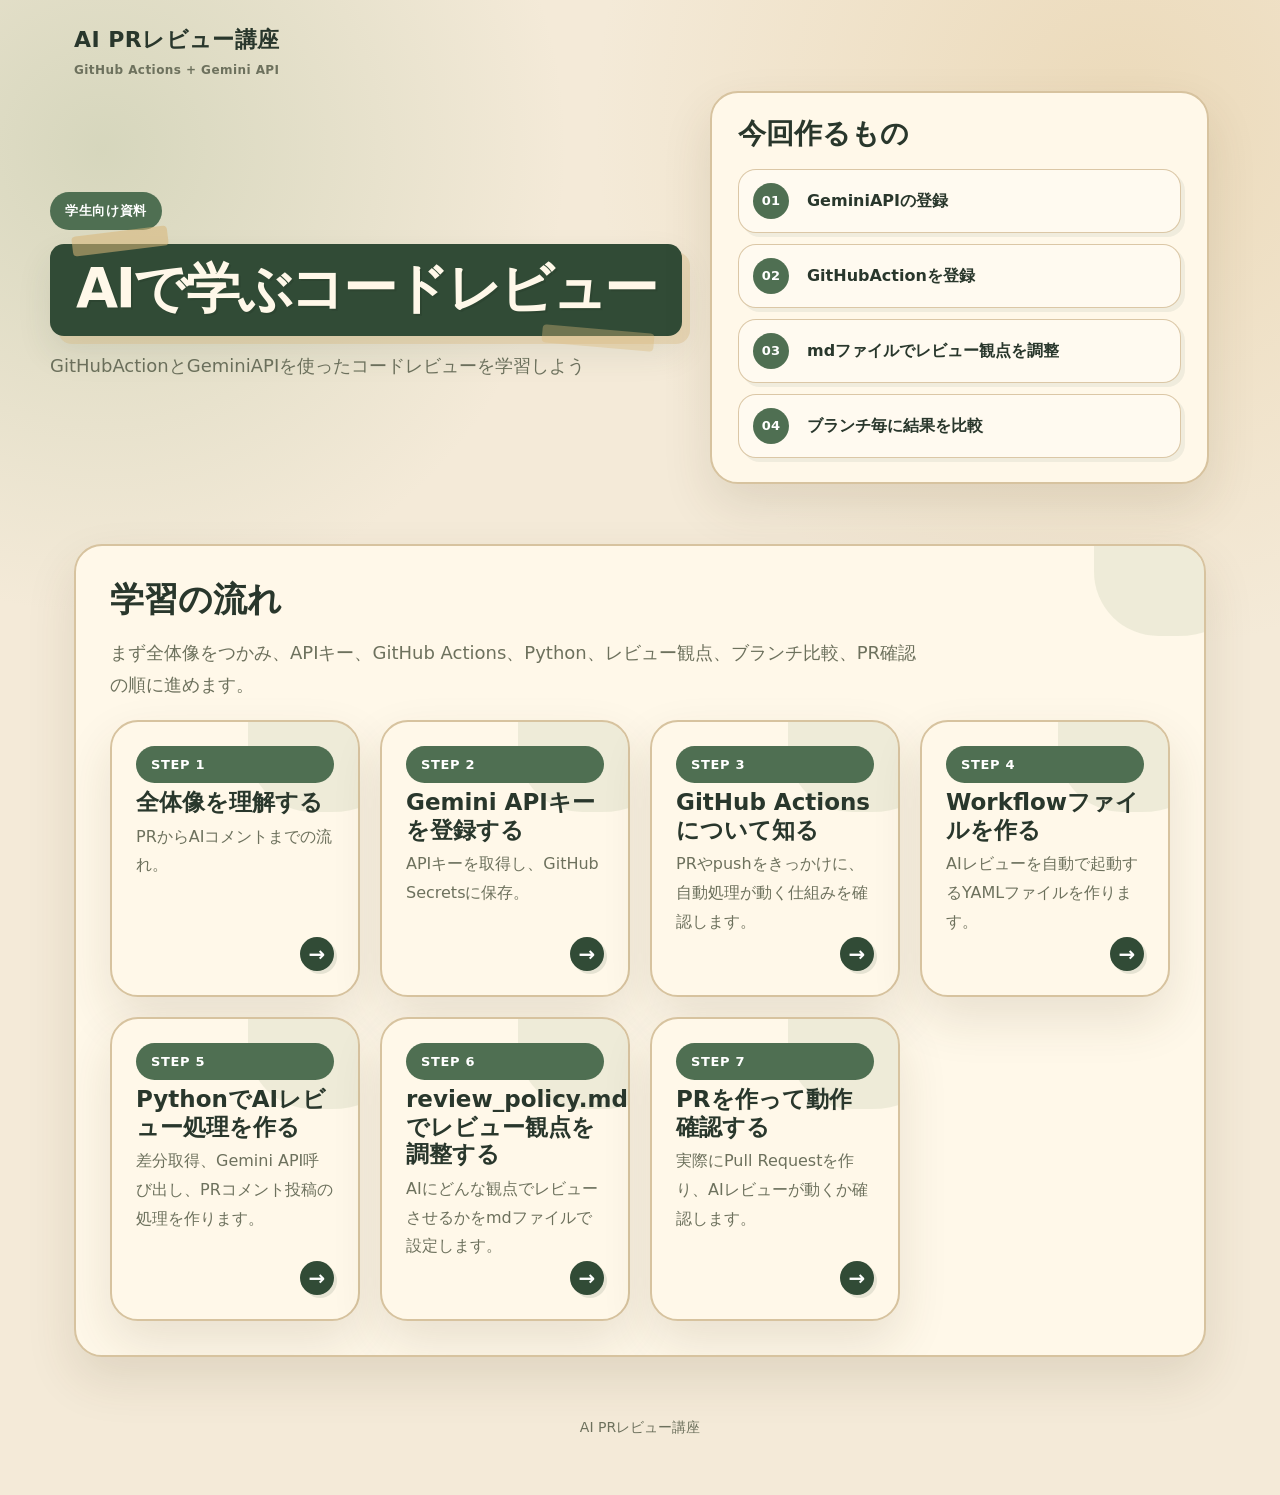
==== index.html @ 8da4e9be "移動" ====
<!doctype html><html lang="ja"><head><meta charset="UTF-8"><meta name="viewport" content="width=device-width, initial-scale=1.0"><title>AI PRレビュー講座</title><link rel="stylesheet" href="css/style.css"></head><body>
<header class="header"><div class="container topbar"><div class="logo">AI PRレビュー講座<small>GitHub Actions + Gemini API</small></div></div><div class="container hero"><div class="hero-grid"><div class="hero-main"><span class="hero-badge">学生向け資料</span><div class="hero-title-band"><h1>AIで学ぶコードレビュー</h1></div><p class="hero-lead">GitHubActionとGeminiAPIを使ったコードレビューを学習しよう</p></div><aside class="hero-side compact"><h3>今回作るもの</h3><div class="feature-list"><div class="feature-item"><span>01</span><strong>GeminiAPIの登録</strong></div><div class="feature-item"><span>02</span><strong>GitHubActionを登録</strong></div><div class="feature-item"><span>03</span><strong>mdファイルでレビュー観点を調整</strong></div><div class="feature-item"><span>04</span><strong>ブランチ毎に結果を比較</strong></div></div></aside></div></div></header>
<main class="container"><section class="section"><h2>学習の流れ</h2><p class="lead">まず全体像をつかみ、APIキー、GitHub Actions、Python、レビュー観点、ブランチ比較、PR確認の順に進めます。</p><div class="step-grid">
<a class="step-card" href="step01.html"><span class="step-no">STEP 1</span><h3>全体像を理解する</h3><p>PRからAIコメントまでの流れ。</p><div class="go">→</div></a>
<a class="step-card" href="step02.html"><span class="step-no">STEP 2</span><h3>Gemini APIキーを登録する</h3><p>APIキーを取得し、GitHub Secretsに保存。</p><div class="go">→</div></a>
<a class="step-card" href="step03.html"><span class="step-no">STEP 3</span><h3>GitHub Actionsについて知る</h3><p>PRやpushをきっかけに、自動処理が動く仕組みを確認します。</p><div class="go">→</div></a>
<a class="step-card" href="step04.html"><span class="step-no">STEP 4</span><h3>Workflowファイルを作る</h3><p>AIレビューを自動で起動するYAMLファイルを作ります。</p><div class="go">→</div></a>
<a class="step-card" href="step05.html"><span class="step-no">STEP 5</span><h3>PythonでAIレビュー処理を作る</h3><p>差分取得、Gemini API呼び出し、PRコメント投稿の処理を作ります。</p><div class="go">→</div></a>
<a class="step-card" href="step06.html"><span class="step-no">STEP 6</span><h3>review_policy.mdでレビュー観点を調整する</h3><p>AIにどんな観点でレビューさせるかをmdファイルで設定します。</p><div class="go">→</div></a>
<a class="step-card" href="step07.html"><span class="step-no">STEP 7</span><h3>PRを作って動作確認する</h3><p>実際にPull Requestを作り、AIレビューが動くか確認します。</p><div class="go">→</div></a>
</div></section></main><div class="footer">AI PRレビュー講座</div><script src="js/main.js"></script></body></html>
---- css/style.css ----
:root{
  --paper:#f4ead8;
  --paper-2:#efe0c6;
  --ink:#29372c;
  --muted:#6d715d;
  --green:#4f6f52;
  --green-dark:#314b36;
  --sage:#9fb28a;
  --sand:#d9b779;
  --cream:#fff8e9;
  --line:#d7c39f;
  --accent:#a96d3a;
  --shadow:0 22px 50px rgba(71,54,24,.12);
  --radius:28px;
}
*{box-sizing:border-box}
body{margin:0;font-family:system-ui,-apple-system,BlinkMacSystemFont,"Segoe UI",sans-serif;background:radial-gradient(circle at 8% 10%,rgba(159,178,138,.35),transparent 26%),radial-gradient(circle at 88% 8%,rgba(217,183,121,.32),transparent 30%),var(--paper);color:var(--ink);line-height:1.8}
a{color:inherit;text-decoration:none}.container{max-width:1180px;margin:0 auto;padding:0 24px}.header{padding:26px 0 12px}.topbar{display:flex;justify-content:space-between;align-items:center;gap:18px}.logo{font-weight:900;font-size:22px;letter-spacing:.02em}.logo small{display:block;color:var(--muted);font-size:12px;font-weight:700}.backlink,.btn{display:inline-flex;align-items:center;justify-content:center;gap:8px;border:2px solid var(--green-dark);border-radius:999px;background:var(--cream);padding:10px 16px;font-weight:900;box-shadow:4px 4px 0 rgba(49,75,54,.12)}.btn.primary{background:var(--green);color:white;border-color:var(--green-dark)}.hero{padding:28px 0 30px}.hero-grid{display:grid;grid-template-columns:1.2fr .8fr;gap:28px;align-items:stretch}.hero-badge,.label,.step-no{display:inline-block;background:var(--green);color:white;border-radius:999px;padding:7px 15px;font-size:13px;font-weight:900;letter-spacing:.05em}.hero h1,.page-title h1{font-size:clamp(36px,5vw,64px);line-height:1.06;margin:16px 0 14px;letter-spacing:-.04em}.hero p,.page-title p,.lead{font-size:18px;color:var(--muted);max-width:820px}.card,.section,.hero-side,.step-card,.info-box{background:var(--cream);border:2px solid var(--line);border-radius:var(--radius);box-shadow:var(--shadow);position:relative;overflow:hidden}.card::before,.section::before,.step-card::before{content:"";position:absolute;right:-70px;top:-90px;width:180px;height:180px;border-radius:48% 52% 60% 40%;background:rgba(159,178,138,.18);z-index:0}.card>* , .section>* , .step-card>*{position:relative;z-index:1}.hero-side{padding:28px}.hero-side h3{font-size:24px;margin:0 0 8px}.hero-side ul{margin:10px 0 0;padding-left:1.2em;color:var(--muted)}.section{margin:28px 0;padding:34px}.section h2{font-size:34px;line-height:1.15;margin:0 0 14px}.section h3{font-size:22px;margin:26px 0 8px}.step-grid,.info-grid{display:grid;grid-template-columns:repeat(auto-fit,minmax(245px,1fr));gap:20px}.step-card{padding:24px;min-height:210px;display:flex;flex-direction:column}.step-card h3{font-size:23px;line-height:1.2;margin:6px 0}.step-card p{color:var(--muted);margin:0}.step-card .go{margin-top:auto;color:var(--green-dark);font-weight:900}.info-box{padding:20px}.info-box strong{font-size:18px;display:block;margin-bottom:6px}.note,.tip,.warn{border-radius:22px;border:2px solid;padding:16px 18px;margin:16px 0;font-weight:650}.note{background:#edf2df;border-color:#a8ba8f;color:#314b36}.tip{background:#fff5d9;border-color:#e0bb69;color:#684715}.warn{background:#f8e1cf;border-color:#c98a54;color:#683315}.figure{margin:20px 0}.figure img{display:block;width:100%;border:2px solid var(--line);border-radius:26px;background:#fffaf0;box-shadow:var(--shadow)}.figure figcaption{font-size:14px;color:var(--muted);margin-top:8px}.progress{display:flex;gap:8px;flex-wrap:wrap;margin-top:22px}.progress span{display:grid;place-items:center;width:38px;height:38px;border-radius:50%;border:2px solid var(--green-dark);background:var(--cream);font-weight:900;color:var(--green-dark)}.progress .current{background:var(--green);color:#fff}.page-title{padding:24px 0 8px}.breadcrumbs{color:var(--muted);font-weight:800;font-size:13px;margin-top:6px}.table-wrap{overflow:auto}table{width:100%;border-collapse:separate;border-spacing:0;border:2px solid var(--line);border-radius:20px;overflow:hidden;background:#fffaf0}th,td{padding:14px 16px;border-bottom:1px solid var(--line);vertical-align:top}th{background:#e8dcc4;color:var(--green-dark);text-align:left}.path,code{font-family:ui-monospace,SFMono-Regular,Menlo,Consolas,monospace;background:#efe5cf;border:1px solid #dac6a1;border-radius:8px;padding:2px 7px;color:#3e4f37}pre{background:#26382b;color:#fff8e9;padding:20px;border-radius:24px;overflow:auto;border:2px solid var(--green-dark);box-shadow:inset 0 0 0 1px rgba(255,255,255,.08)}pre code{background:transparent;border:0;color:inherit;padding:0}.dual,.callout-grid{display:grid;grid-template-columns:1fr 1fr;gap:20px}.nav-footer{display:flex;justify-content:space-between;gap:14px;margin:28px 0 60px;flex-wrap:wrap}.list-check{list-style:none;padding-left:0}.list-check li{padding-left:32px;position:relative;margin:10px 0}.list-check li:before{content:"";position:absolute;left:0;top:.52em;width:18px;height:18px;border-radius:50%;background:var(--sage);box-shadow:inset 0 0 0 5px var(--cream);border:2px solid var(--green)}.footer{text-align:center;color:var(--muted);padding:30px 0 55px;font-size:14px}@media(max-width:860px){.hero-grid,.dual,.callout-grid{grid-template-columns:1fr}.section{padding:24px}.container{padding:0 18px}.hero h1,.page-title h1{font-size:36px}}

/* v2 adjustments */
.hero-side.compact{padding:26px 28px;display:flex;flex-direction:column;justify-content:center;min-height:300px}
.hero-side.compact h3{margin:0 0 16px;font-size:26px;line-height:1.2}
.hero-side.compact ul{display:none}
.feature-list{display:grid;grid-template-columns:1fr;gap:10px;margin:0}
.feature-item{display:grid;grid-template-columns:44px 1fr;align-items:center;gap:12px;padding:12px 14px;border-radius:18px;background:#fffaf0;border:1.8px solid rgba(215,195,159,.9);box-shadow:4px 4px 0 rgba(49,75,54,.07)}
.feature-item span{display:grid;place-items:center;width:36px;height:36px;border-radius:50%;background:var(--green);color:#fff;font-size:13px;font-weight:900;letter-spacing:.02em}
.feature-item strong{font-size:15.5px;line-height:1.35;color:var(--ink)}
@media(max-width:860px){.hero-side.compact{min-height:auto}.feature-list{grid-template-columns:1fr 1fr}.feature-item{grid-template-columns:1fr;text-align:center}.feature-item span{margin:auto}}
@media(max-width:560px){.feature-list{grid-template-columns:1fr}}

/* v3 hero refinement */
.hero{padding:18px 0 26px}
.hero-grid{grid-template-columns:1.05fr .95fr;gap:30px;align-items:center}
.hero-main{display:flex;flex-direction:column;gap:14px;min-height:360px;justify-content:center}
.hero-title-card{position:relative;display:inline-block;padding:18px 18px 8px 0}
.hero-title-card:after{content:"";position:absolute;right:4%;top:16%;width:86px;height:22px;background:rgba(217,183,121,.42);transform:rotate(-9deg);border-radius:3px;z-index:0}
.hero-kicker{margin:14px 0 4px!important;font-size:14px!important;letter-spacing:.09em;text-transform:uppercase;color:var(--green-dark)!important;font-weight:900;max-width:none!important}
.hero h1{margin:0;display:flex;flex-direction:column;gap:2px;font-size:clamp(44px,5.2vw,72px);line-height:.98;letter-spacing:-.055em;position:relative;z-index:1}
.hero h1 span:last-child{padding-left:.36em}
.hero-lead{margin:0!important;font-size:18px!important;max-width:680px!important;color:var(--muted)!important}
.hero-mini-list{display:flex;flex-wrap:wrap;gap:10px;margin-top:4px}
.hero-mini-list span{display:inline-flex;align-items:center;gap:8px;padding:8px 13px;border-radius:999px;background:rgba(255,248,233,.78);border:1.8px solid var(--line);font-weight:900;color:var(--green-dark);box-shadow:3px 3px 0 rgba(49,75,54,.07)}
.hero-mini-list span:before{content:"";width:9px;height:9px;border-radius:50%;background:var(--sage);border:2px solid var(--green-dark)}
.hero-side.compact{min-height:330px;padding:24px 26px}
.hero-side.compact h3{font-size:28px;margin-bottom:18px}
.feature-list{gap:11px}
.feature-item{padding:13px 14px;grid-template-columns:42px 1fr}
.feature-item strong{font-size:16px}
@media(max-width:860px){.hero-grid{grid-template-columns:1fr}.hero-main{min-height:auto;justify-content:flex-start}.hero h1{font-size:clamp(42px,12vw,64px)}.hero h1 span:last-child{padding-left:0}.hero-title-card:after{right:12%;top:10%}.hero-mini-list{margin-bottom:4px}}

/* v4 hero title cleanup */
.hero{padding:14px 0 26px}
.hero-grid{grid-template-columns:1.08fr .92fr;gap:34px;align-items:center}
.hero-main{min-height:300px;justify-content:center;gap:16px}
.hero-main .hero-badge{width:max-content}
.hero-title-card,.hero-title-card:after,.hero-kicker,.hero-mini-list{display:none!important}
.hero-title-band{position:relative;display:inline-block;width:fit-content;max-width:100%;padding:18px 28px 20px;border-radius:10px;background:var(--green-dark);box-shadow:10px 10px 0 rgba(217,183,121,.32),0 18px 38px rgba(49,75,54,.12);transform:rotate(-1deg)}
.hero-title-band:before{content:"";position:absolute;left:26px;top:-16px;width:110px;height:24px;background:rgba(217,183,121,.55);border-radius:4px;transform:rotate(-7deg)}
.hero-title-band:after{content:"";position:absolute;right:32px;bottom:-13px;width:130px;height:22px;background:rgba(217,183,121,.38);border-radius:4px;transform:rotate(5deg)}
.hero h1{display:block;margin:0;white-space:nowrap;font-size:clamp(40px,4.6vw,64px);line-height:1.04;letter-spacing:-.05em;color:var(--cream);position:relative;z-index:1;text-shadow:2px 2px 0 rgba(0,0,0,.08)}
.hero-lead{margin:0!important;font-size:19px!important;max-width:720px!important;color:var(--muted)!important}
.hero-side.compact{min-height:280px;padding:24px 26px}
/* keep numbered badge style for feature list */
.feature-item span{font-size:13px;letter-spacing:.02em}
@media(max-width:860px){.hero-grid{grid-template-columns:1fr}.hero-main{min-height:auto}.hero-title-band{padding:16px 20px 18px}.hero h1{white-space:normal;font-size:clamp(38px,10vw,58px)}.hero-side.compact{min-height:auto}}

/* v5 first-view poster balance */
.header{padding:20px 0 10px}
.hero{padding:10px 0 22px}
.hero-grid{grid-template-columns:1.04fr .96fr;gap:28px;align-items:center}
.hero-main{min-height:260px;gap:14px}
.hero-title-band{padding:16px 26px 18px;border-radius:14px;transform:none;box-shadow:8px 8px 0 rgba(217,183,121,.34),0 16px 34px rgba(49,75,54,.11)}
.hero-title-band:before{left:22px;top:-13px;width:96px;height:20px}
.hero-title-band:after{right:28px;bottom:-11px;width:112px;height:18px}
.hero h1{white-space:nowrap;font-size:clamp(38px,4.25vw,58px);line-height:1.08;letter-spacing:-.045em}
.hero-lead{font-size:18px!important;max-width:660px!important}
.hero-side.compact{min-height:260px}
@media(max-width:860px){.header{padding-top:18px}.hero{padding-top:8px}.hero-grid{grid-template-columns:1fr;gap:22px}.hero-main{min-height:auto}.hero h1{white-space:normal;font-size:clamp(36px,9.8vw,54px)}}

/* v6 step card interactions */
.step-card{transition:transform .24s ease,box-shadow .24s ease,border-color .24s ease,background-color .24s ease}
.step-card .go{display:grid;place-items:center;align-self:flex-end;width:34px;height:34px;margin-top:auto;border-radius:50%;background:var(--green-dark);color:#fff;font-size:20px;line-height:1;font-weight:900;box-shadow:3px 3px 0 rgba(49,75,54,.12);transition:transform .24s ease,background-color .24s ease,box-shadow .24s ease}
.step-card:hover{transform:translateY(-4px);border-color:var(--sage);background:#fffaf0;box-shadow:0 28px 56px rgba(71,54,24,.16)}
.step-card:hover .go{transform:translateX(3px);background:var(--green);box-shadow:4px 4px 0 rgba(49,75,54,.16)}
.step-card:focus-visible{outline:3px solid var(--sand);outline-offset:4px}

/* v7 shared navigation interactions */
.backlink,.btn{transition:transform .24s ease,box-shadow .24s ease,background-color .24s ease,border-color .24s ease,color .24s ease}
.backlink:hover,.btn:hover{transform:translateY(-3px);border-color:var(--sage);background:#fffaf0;box-shadow:6px 8px 0 rgba(49,75,54,.14)}
.btn.primary:hover{background:var(--green-dark);border-color:var(--green-dark);color:#fff}
.backlink:focus-visible,.btn:focus-visible{outline:3px solid var(--sand);outline-offset:4px}
.progress a{display:grid;place-items:center;width:38px;height:38px;border-radius:50%;border:2px solid var(--green-dark);background:var(--cream);font-weight:900;color:var(--green-dark);transition:transform .24s ease,box-shadow .24s ease,background-color .24s ease,border-color .24s ease,color .24s ease}
.progress a:hover{transform:translateY(-3px);border-color:var(--sage);background:#fffaf0;box-shadow:4px 6px 0 rgba(49,75,54,.12)}
.progress a.current{background:var(--green);color:#fff}
.progress a.current:hover{border-color:var(--green-dark);background:var(--green);box-shadow:4px 6px 0 rgba(49,75,54,.14)}
.progress a:focus-visible{outline:3px solid var(--sand);outline-offset:3px}

/* v8 term tips */
.tips-section{padding:30px}
.tips-section>.lead{margin:0 0 18px}
.tips-block{position:relative;margin-top:18px;padding:0 18px 20px;border:2px solid var(--line);border-radius:24px;background:#edf2df;box-shadow:6px 7px 0 rgba(49,75,54,.06);overflow:hidden}
.tips-heading{display:flex;align-items:center;justify-content:space-between;gap:12px;margin:0 -18px 14px;padding:18px 22px 16px;background:var(--green-dark);color:#fff8e9;flex-wrap:wrap}
.tips-title{display:flex;align-items:center;gap:10px}
.tips-icon{display:grid;place-items:center;width:34px;height:34px;border-radius:50%;background:var(--cream);color:var(--green-dark);font-size:18px;line-height:1}
.tips-heading h2{font-size:27px;margin:0;color:#fff8e9;line-height:1.1}
.tips-sub{display:inline-flex;align-items:center;border-radius:999px;background:rgba(255,248,233,.16);border:1.8px solid rgba(255,248,233,.42);padding:5px 11px;color:#fff8e9;font-size:12px;font-weight:900;letter-spacing:.05em}
.tips-block>.lead{margin:0 0 13px;font-size:16px}
.tips-grid{display:grid;grid-template-columns:repeat(3,minmax(0,1fr));gap:12px}
.tips-card{position:relative;background:#fffaf0;border:2px solid var(--line);border-left:7px solid var(--green);border-radius:18px;padding:14px 16px 15px;box-shadow:3px 4px 0 rgba(49,75,54,.06)}
.tips-label{display:inline-flex;width:max-content;margin-bottom:8px;border-radius:999px;background:#edf2df;border:1.6px solid rgba(159,178,138,.9);color:var(--green-dark);padding:3px 9px;font-size:11px;font-weight:900;letter-spacing:.06em}
.tips-card h3{margin:0 0 7px;font-size:18.5px;line-height:1.25;color:var(--green-dark)}
.tips-card p{margin:0;color:var(--muted);font-size:14.8px;font-weight:650;line-height:1.66;word-break:normal;overflow-wrap:normal;line-break:strict}
@media(max-width:980px){.tips-grid{grid-template-columns:repeat(2,minmax(0,1fr))}}
@media(max-width:680px){.tips-grid{grid-template-columns:1fr}.tips-section{padding:24px}.tips-block{padding:18px}}

/* v9 procedure cards */
.procedure-list{display:grid;gap:20px;margin-top:22px}
.procedure-card{background:#fffaf0;border:2px solid var(--line);border-radius:24px;box-shadow:6px 7px 0 rgba(49,75,54,.07);overflow:hidden}
.procedure-heading{display:flex;align-items:center;gap:12px;background:var(--green-dark);color:#fff8e9;padding:16px 20px}
.procedure-heading span{display:grid;place-items:center;width:38px;height:38px;border-radius:50%;background:var(--cream);color:var(--green-dark);font-weight:900;flex:0 0 auto}
.procedure-heading h3{margin:0;font-size:23px;line-height:1.25;color:#fff8e9}
.procedure-lead{margin:18px 22px 0;color:var(--muted);font-size:17px;font-weight:700;line-height:1.75}
.procedure-card .list-check{display:grid;grid-template-columns:repeat(2,minmax(0,1fr));gap:8px 18px;margin:18px 20px 16px}
.procedure-card .list-check li{margin:0;color:var(--ink);font-weight:700;line-height:1.65}
.procedure-note{margin:0 20px 20px;padding:14px 16px;border:2px solid rgba(159,178,138,.8);border-radius:18px;background:#edf2df;color:var(--green-dark)}
.procedure-note strong{display:block;margin-bottom:4px;font-size:15px}
.procedure-note p{margin:0;font-weight:700;line-height:1.7}
.image-placeholder{display:grid;place-items:center;min-height:170px;margin:0 20px 18px;border:2px dashed #d7c39f;border-radius:22px;background:linear-gradient(135deg,rgba(255,248,233,.9),rgba(239,224,198,.62));color:var(--muted)}
.image-placeholder span{display:inline-flex;border-radius:999px;background:var(--cream);border:1.8px solid var(--line);padding:8px 14px;font-weight:900;color:var(--green-dark)}
@media(max-width:860px){.procedure-card .list-check{grid-template-columns:1fr}.procedure-heading{align-items:flex-start}.image-placeholder{min-height:140px}}

/* v10 screenshot steps */
.screenshot-flow{margin:20px 22px}
.screenshot-step{margin:0;padding:0 0 28px}
.screenshot-step+.screenshot-step{border-top:2px solid rgba(215,195,159,.85);padding-top:30px}
.screenshot-no{display:inline-flex;width:max-content;margin-bottom:8px;border-radius:999px;background:var(--green-dark);color:#fff8e9;padding:4px 10px;font-size:12px;font-weight:900;letter-spacing:.04em}
.screenshot-step img,.step-image{display:block;width:100%;max-width:100%;margin-top:14px;object-fit:contain;border:2px solid rgba(215,195,159,.95);border-radius:18px;background:#fff;box-shadow:0 12px 24px rgba(71,54,24,.10)}
.step-image-wide{width:100%;max-width:100%}
.step-image-dialog{width:auto;max-width:680px;margin-left:auto;margin-right:auto}
.screenshot-step-dialog{text-align:left;padding-bottom:24px}
.screenshot-step-dialog .step-image-dialog{display:block;width:min(100%,640px);max-width:640px;margin-left:0;margin-right:auto}
.screenshot-step-dialog+.screenshot-step-dialog{padding-top:26px}
.screenshot-step figcaption{margin:0;color:var(--muted);font-size:16px;font-weight:650;line-height:1.75;word-break:normal;overflow-wrap:normal;line-break:strict}
.screenshot-step figcaption strong{display:block;margin-bottom:4px;color:var(--green-dark);font-size:22px;line-height:1.35}
.screenshot-step figcaption p{margin:0}
.screenshot-step figcaption p+p{margin-top:4px}
.security-note{margin:0 20px 20px;padding:16px 18px;border:2px solid #c98a54;border-radius:18px;background:#f8e1cf;color:#683315}
.security-note strong{display:block;margin-bottom:5px;font-size:17px}
.security-note p{margin:0;font-weight:700;line-height:1.7}
.security-note p+p{margin-top:3px}
@media(max-width:860px){.screenshot-flow{margin:18px}.screenshot-step figcaption strong{font-size:20px}}

/* v11 YAML explanation labels */
.yaml-explain .info-box strong{display:block;width:100%;min-height:0;margin-bottom:12px}
.yaml-explain .info-box strong code{display:block;width:100%;max-width:100%;box-sizing:border-box;padding:9px 12px;line-height:1.42;white-space:normal;word-break:keep-all;overflow-wrap:normal}
.yaml-explain .info-box strong code.yaml-label-compact{font-size:15px;line-height:1.36;padding:9px 10px}
.yaml-explain .info-box strong code.yaml-label-long{font-size:13.5px;line-height:1.34;padding:9px 8px}

/* v12 Python explanation labels */
.python-explain .info-box strong{display:block;width:100%;min-height:0;margin-bottom:12px}
.python-explain .info-box strong code{display:block;width:100%;max-width:100%;box-sizing:border-box;padding:9px 12px;line-height:1.42;white-space:normal;word-break:keep-all;overflow-wrap:normal}
.python-explain .info-box strong code.python-label-compact{font-size:15px;line-height:1.36;padding:9px 10px}

/* v13 Markdown explanation labels */
.md-explain .info-box strong{display:block;width:100%;min-height:0;margin-bottom:12px}
.md-explain .info-box strong code{display:block;width:100%;max-width:100%;box-sizing:border-box;padding:9px 12px;line-height:1.42;white-space:normal;word-break:keep-all;overflow-wrap:normal}

/* v14 STEP7 result screenshots */
.result-flow{display:grid;gap:24px;margin-top:24px}
.result-card{padding:22px;border:2px solid var(--line);border-radius:24px;background:#fffaf0;box-shadow:6px 7px 0 rgba(49,75,54,.07)}
.result-card h3{margin:0 0 8px;color:var(--green-dark)}
.result-card p{margin:0 0 16px;color:var(--muted);font-weight:650;line-height:1.75}
.result-image{display:block;max-width:100%;height:auto;border:2px solid rgba(215,195,159,.95);border-radius:18px;background:#fff;box-shadow:0 14px 28px rgba(71,54,24,.12)}
.result-image-comment{width:min(100%,820px)}
.result-image-checks{width:min(100%,980px)}
.result-section .note .list-check{margin:12px 0 0}
@media(max-width:680px){.result-card{padding:18px}.result-image-comment,.result-image-checks{width:100%}}
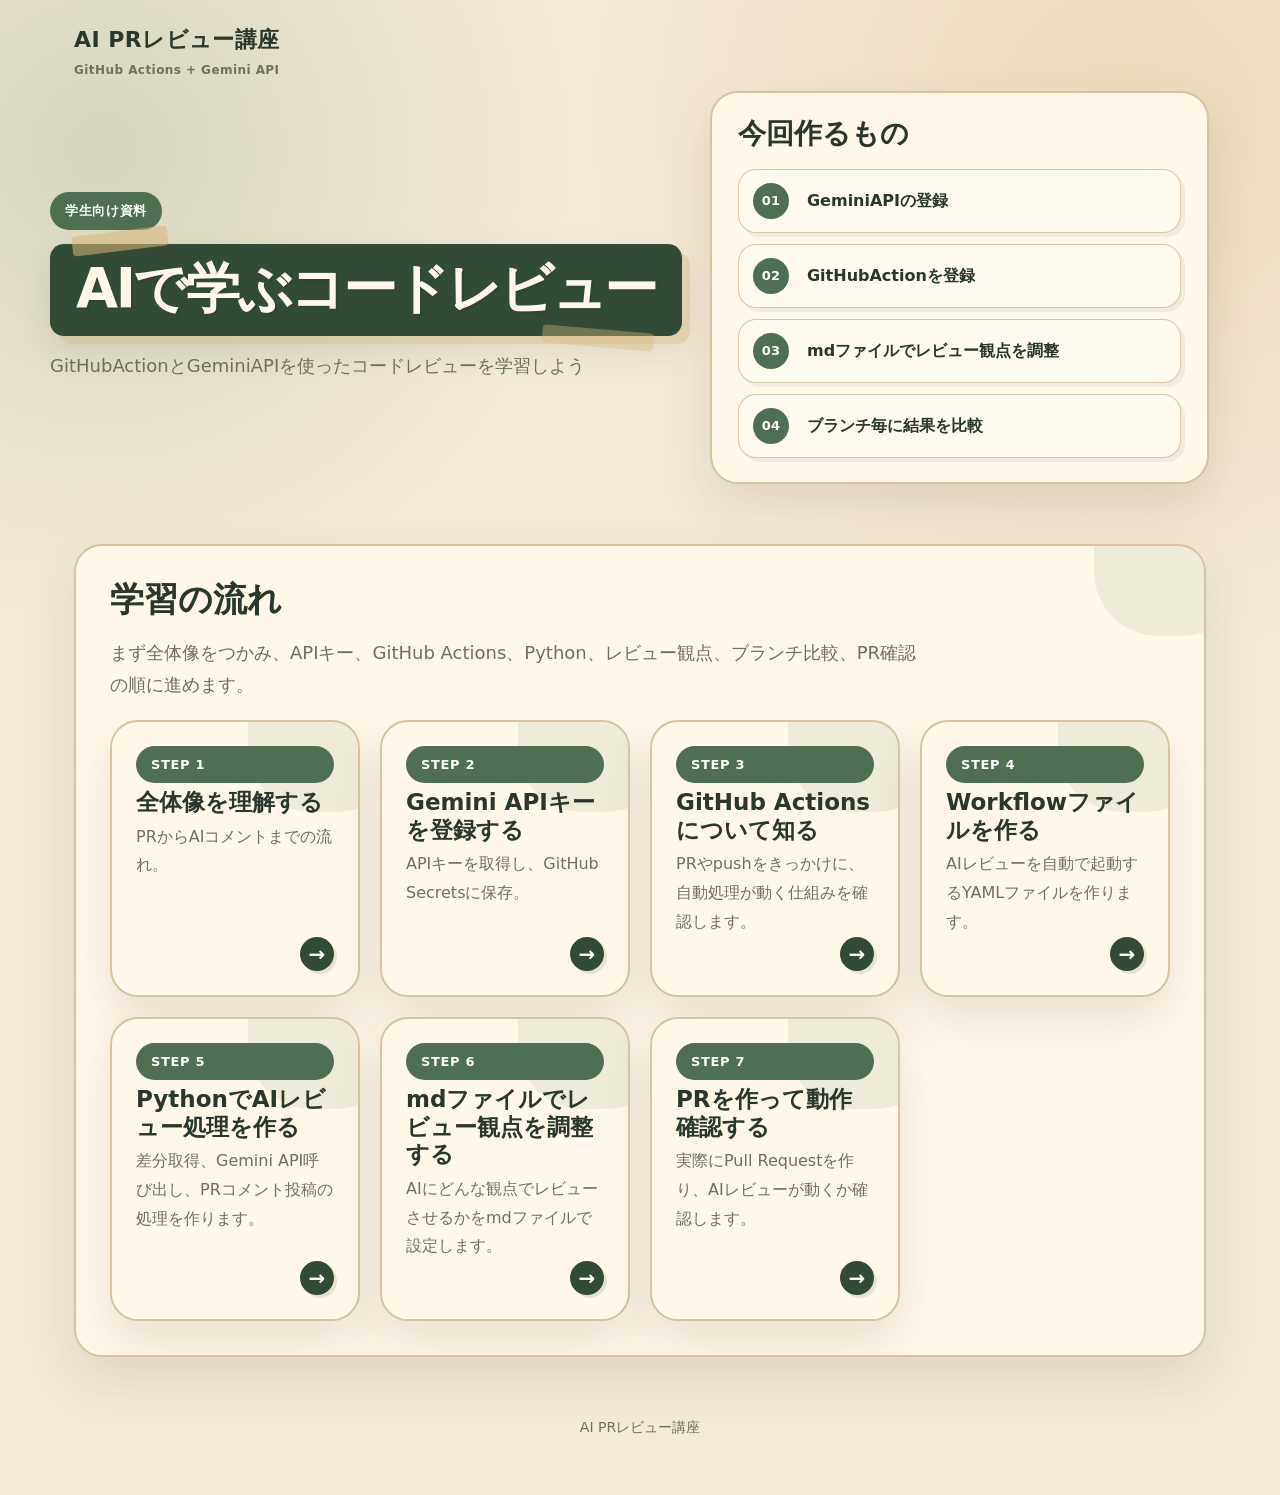
==== commit 057ec604: "step6の表記変更" ====
--- a/index.html
+++ b/index.html
@@ -6,6 +6,6 @@
 <a class="step-card" href="step03.html"><span class="step-no">STEP 3</span><h3>GitHub Actionsについて知る</h3><p>PRやpushをきっかけに、自動処理が動く仕組みを確認します。</p><div class="go">→</div></a>
 <a class="step-card" href="step04.html"><span class="step-no">STEP 4</span><h3>Workflowファイルを作る</h3><p>AIレビューを自動で起動するYAMLファイルを作ります。</p><div class="go">→</div></a>
 <a class="step-card" href="step05.html"><span class="step-no">STEP 5</span><h3>PythonでAIレビュー処理を作る</h3><p>差分取得、Gemini API呼び出し、PRコメント投稿の処理を作ります。</p><div class="go">→</div></a>
-<a class="step-card" href="step06.html"><span class="step-no">STEP 6</span><h3>review_policy.mdでレビュー観点を調整する</h3><p>AIにどんな観点でレビューさせるかをmdファイルで設定します。</p><div class="go">→</div></a>
+<a class="step-card" href="step06.html"><span class="step-no">STEP 6</span><h3>mdファイルでレビュー観点を調整する</h3><p>AIにどんな観点でレビューさせるかをmdファイルで設定します。</p><div class="go">→</div></a>
 <a class="step-card" href="step07.html"><span class="step-no">STEP 7</span><h3>PRを作って動作確認する</h3><p>実際にPull Requestを作り、AIレビューが動くか確認します。</p><div class="go">→</div></a>
 </div></section></main><div class="footer">AI PRレビュー講座</div><script src="js/main.js"></script></body></html>
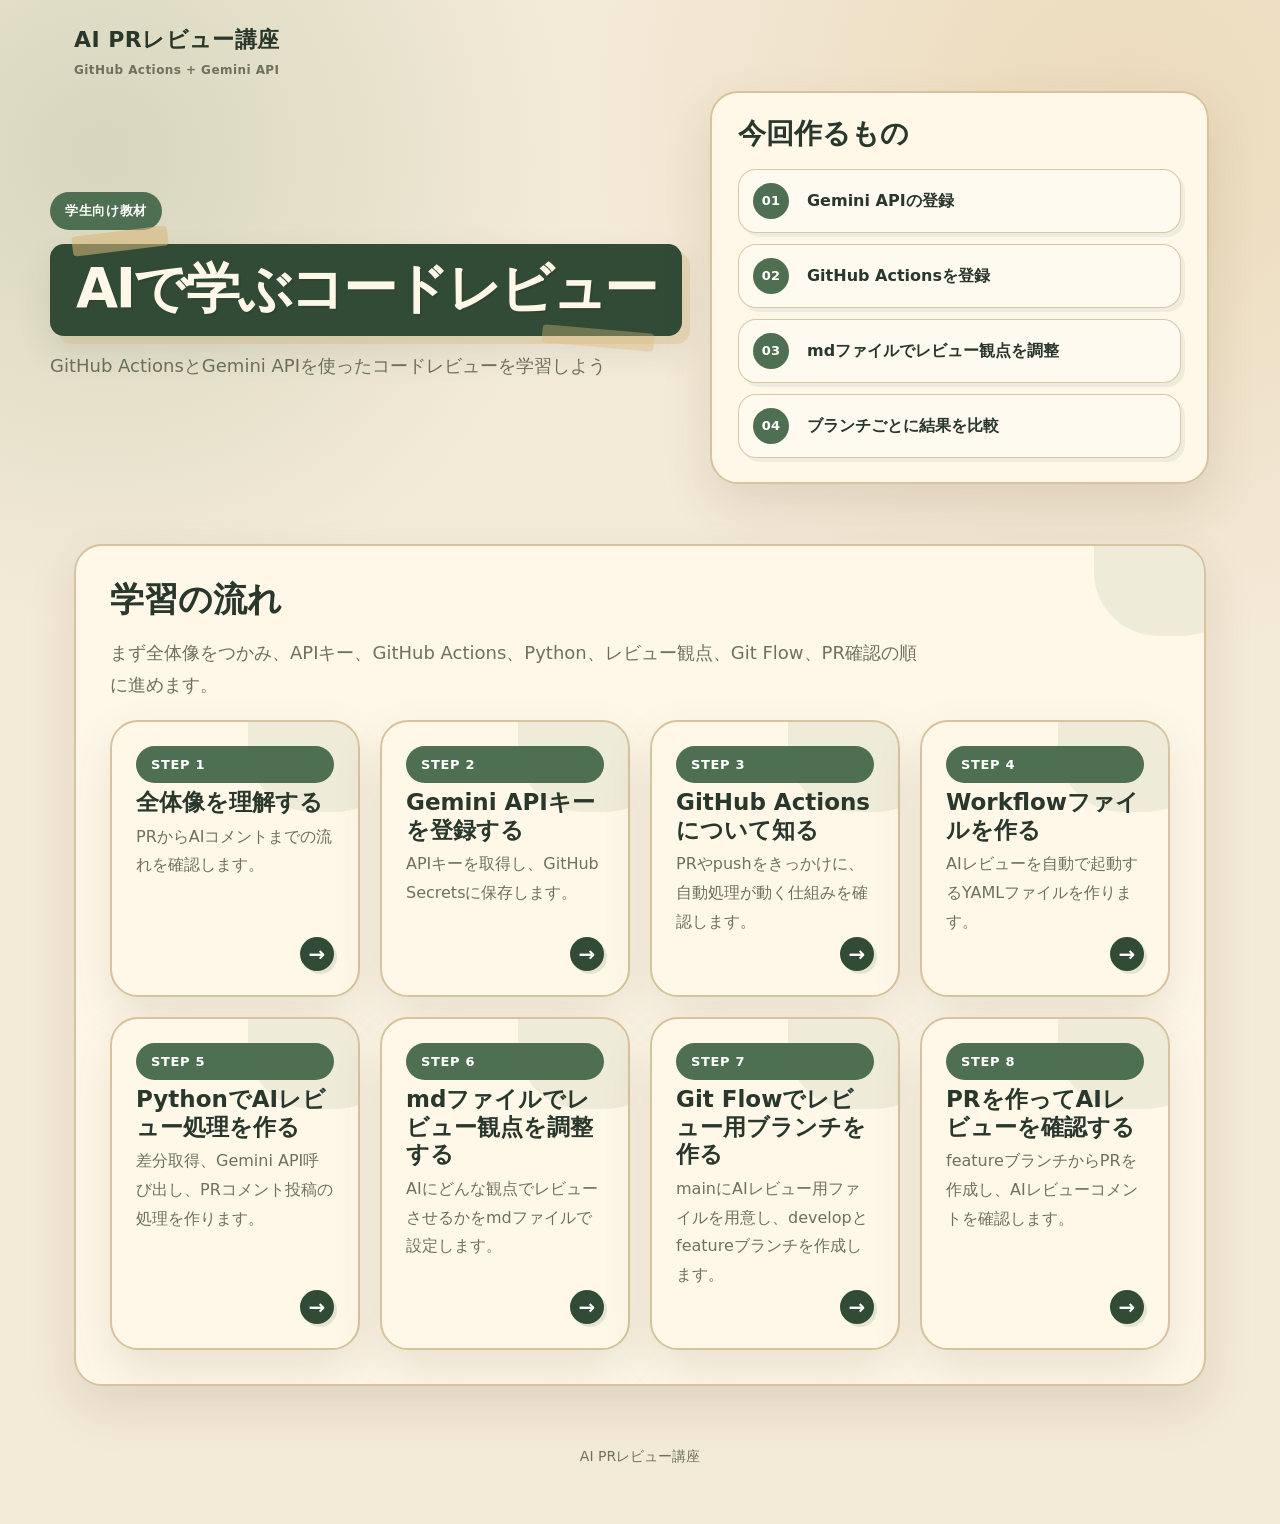
==== commit e32cbe38: "Update step flow and add SourceTree screenshots" ====
--- a/index.html
+++ b/index.html
@@ -1,11 +1,12 @@
 <!doctype html><html lang="ja"><head><meta charset="UTF-8"><meta name="viewport" content="width=device-width, initial-scale=1.0"><title>AI PRレビュー講座</title><link rel="stylesheet" href="css/style.css"></head><body>
-<header class="header"><div class="container topbar"><div class="logo">AI PRレビュー講座<small>GitHub Actions + Gemini API</small></div></div><div class="container hero"><div class="hero-grid"><div class="hero-main"><span class="hero-badge">学生向け資料</span><div class="hero-title-band"><h1>AIで学ぶコードレビュー</h1></div><p class="hero-lead">GitHubActionとGeminiAPIを使ったコードレビューを学習しよう</p></div><aside class="hero-side compact"><h3>今回作るもの</h3><div class="feature-list"><div class="feature-item"><span>01</span><strong>GeminiAPIの登録</strong></div><div class="feature-item"><span>02</span><strong>GitHubActionを登録</strong></div><div class="feature-item"><span>03</span><strong>mdファイルでレビュー観点を調整</strong></div><div class="feature-item"><span>04</span><strong>ブランチ毎に結果を比較</strong></div></div></aside></div></div></header>
-<main class="container"><section class="section"><h2>学習の流れ</h2><p class="lead">まず全体像をつかみ、APIキー、GitHub Actions、Python、レビュー観点、ブランチ比較、PR確認の順に進めます。</p><div class="step-grid">
-<a class="step-card" href="step01.html"><span class="step-no">STEP 1</span><h3>全体像を理解する</h3><p>PRからAIコメントまでの流れ。</p><div class="go">→</div></a>
-<a class="step-card" href="step02.html"><span class="step-no">STEP 2</span><h3>Gemini APIキーを登録する</h3><p>APIキーを取得し、GitHub Secretsに保存。</p><div class="go">→</div></a>
+<header class="header"><div class="container topbar"><div class="logo">AI PRレビュー講座<small>GitHub Actions + Gemini API</small></div></div><div class="container hero"><div class="hero-grid"><div class="hero-main"><span class="hero-badge">学生向け教材</span><div class="hero-title-band"><h1>AIで学ぶコードレビュー</h1></div><p class="hero-lead">GitHub ActionsとGemini APIを使ったコードレビューを学習しよう</p></div><aside class="hero-side compact"><h3>今回作るもの</h3><div class="feature-list"><div class="feature-item"><span>01</span><strong>Gemini APIの登録</strong></div><div class="feature-item"><span>02</span><strong>GitHub Actionsを登録</strong></div><div class="feature-item"><span>03</span><strong>mdファイルでレビュー観点を調整</strong></div><div class="feature-item"><span>04</span><strong>ブランチごとに結果を比較</strong></div></div></aside></div></div></header>
+<main class="container"><section class="section"><h2>学習の流れ</h2><p class="lead">まず全体像をつかみ、APIキー、GitHub Actions、Python、レビュー観点、Git Flow、PR確認の順に進めます。</p><div class="step-grid">
+<a class="step-card" href="step01.html"><span class="step-no">STEP 1</span><h3>全体像を理解する</h3><p>PRからAIコメントまでの流れを確認します。</p><div class="go">→</div></a>
+<a class="step-card" href="step02.html"><span class="step-no">STEP 2</span><h3>Gemini APIキーを登録する</h3><p>APIキーを取得し、GitHub Secretsに保存します。</p><div class="go">→</div></a>
 <a class="step-card" href="step03.html"><span class="step-no">STEP 3</span><h3>GitHub Actionsについて知る</h3><p>PRやpushをきっかけに、自動処理が動く仕組みを確認します。</p><div class="go">→</div></a>
 <a class="step-card" href="step04.html"><span class="step-no">STEP 4</span><h3>Workflowファイルを作る</h3><p>AIレビューを自動で起動するYAMLファイルを作ります。</p><div class="go">→</div></a>
 <a class="step-card" href="step05.html"><span class="step-no">STEP 5</span><h3>PythonでAIレビュー処理を作る</h3><p>差分取得、Gemini API呼び出し、PRコメント投稿の処理を作ります。</p><div class="go">→</div></a>
 <a class="step-card" href="step06.html"><span class="step-no">STEP 6</span><h3>mdファイルでレビュー観点を調整する</h3><p>AIにどんな観点でレビューさせるかをmdファイルで設定します。</p><div class="go">→</div></a>
-<a class="step-card" href="step07.html"><span class="step-no">STEP 7</span><h3>PRを作って動作確認する</h3><p>実際にPull Requestを作り、AIレビューが動くか確認します。</p><div class="go">→</div></a>
+<a class="step-card" href="step07.html"><span class="step-no">STEP 7</span><h3>Git Flowでレビュー用ブランチを作る</h3><p>mainにAIレビュー用ファイルを用意し、developとfeatureブランチを作成します。</p><div class="go">→</div></a>
+<a class="step-card" href="step08.html"><span class="step-no">STEP 8</span><h3>PRを作ってAIレビューを確認する</h3><p>featureブランチからPRを作成し、AIレビューコメントを確認します。</p><div class="go">→</div></a>
 </div></section></main><div class="footer">AI PRレビュー講座</div><script src="js/main.js"></script></body></html>
--- a/css/style.css
+++ b/css/style.css
@@ -175,3 +175,21 @@
 .result-image-checks{width:min(100%,980px)}
 .result-section .note .list-check{margin:12px 0 0}
 @media(max-width:680px){.result-card{padding:18px}.result-image-comment,.result-image-checks{width:100%}}
+
+/* v15 STEP7 branch flow */
+.placeholder-figure{margin:18px 20px 20px}
+.placeholder-figure .image-placeholder{margin:0;min-height:190px}
+.placeholder-figure figcaption{margin-top:9px;color:var(--muted);font-size:14px;font-weight:700}
+.branch-name{display:inline-flex;max-width:100%;margin:8px 0 18px;padding:14px 16px;border:2px solid var(--line);border-radius:18px;background:#fffaf0;box-shadow:4px 5px 0 rgba(49,75,54,.07)}
+.branch-name code{font-size:18px;white-space:normal;word-break:break-word}
+.note p,.warn p{margin:6px 0 0}
+@media(max-width:680px){.placeholder-figure{margin:16px 0}.placeholder-figure .image-placeholder{min-height:150px}.branch-name code{font-size:15px}}
+
+/* v16 STEP7 SourceTree screenshots */
+.step-screenshot-block{margin:24px 0;padding:20px;border:2px solid var(--line);border-radius:24px;background:#fffaf0;box-shadow:6px 7px 0 rgba(49,75,54,.06)}
+.step-screenshot-title{margin:0 0 8px!important;color:var(--green-dark);font-size:23px!important;line-height:1.3}
+.step-screenshot-desc{margin:0 0 16px;color:var(--muted);font-size:16px;font-weight:650;line-height:1.75}
+.step-screenshot-image{display:block;width:min(100%,920px);max-width:100%;height:auto;margin:16px auto 0;border:2px solid rgba(215,195,159,.95);border-radius:18px;background:#fff;box-shadow:0 14px 28px rgba(71,54,24,.12)}
+.step-screenshot-caption{margin:10px auto 0;width:min(100%,920px);color:var(--muted);font-size:14px;font-weight:700;line-height:1.65}
+.step-screenshot-block .note,.step-screenshot-block .warn{margin:14px 0 16px}
+@media(max-width:680px){.step-screenshot-block{padding:16px}.step-screenshot-title{font-size:20px!important}.step-screenshot-image{border-radius:14px}}
